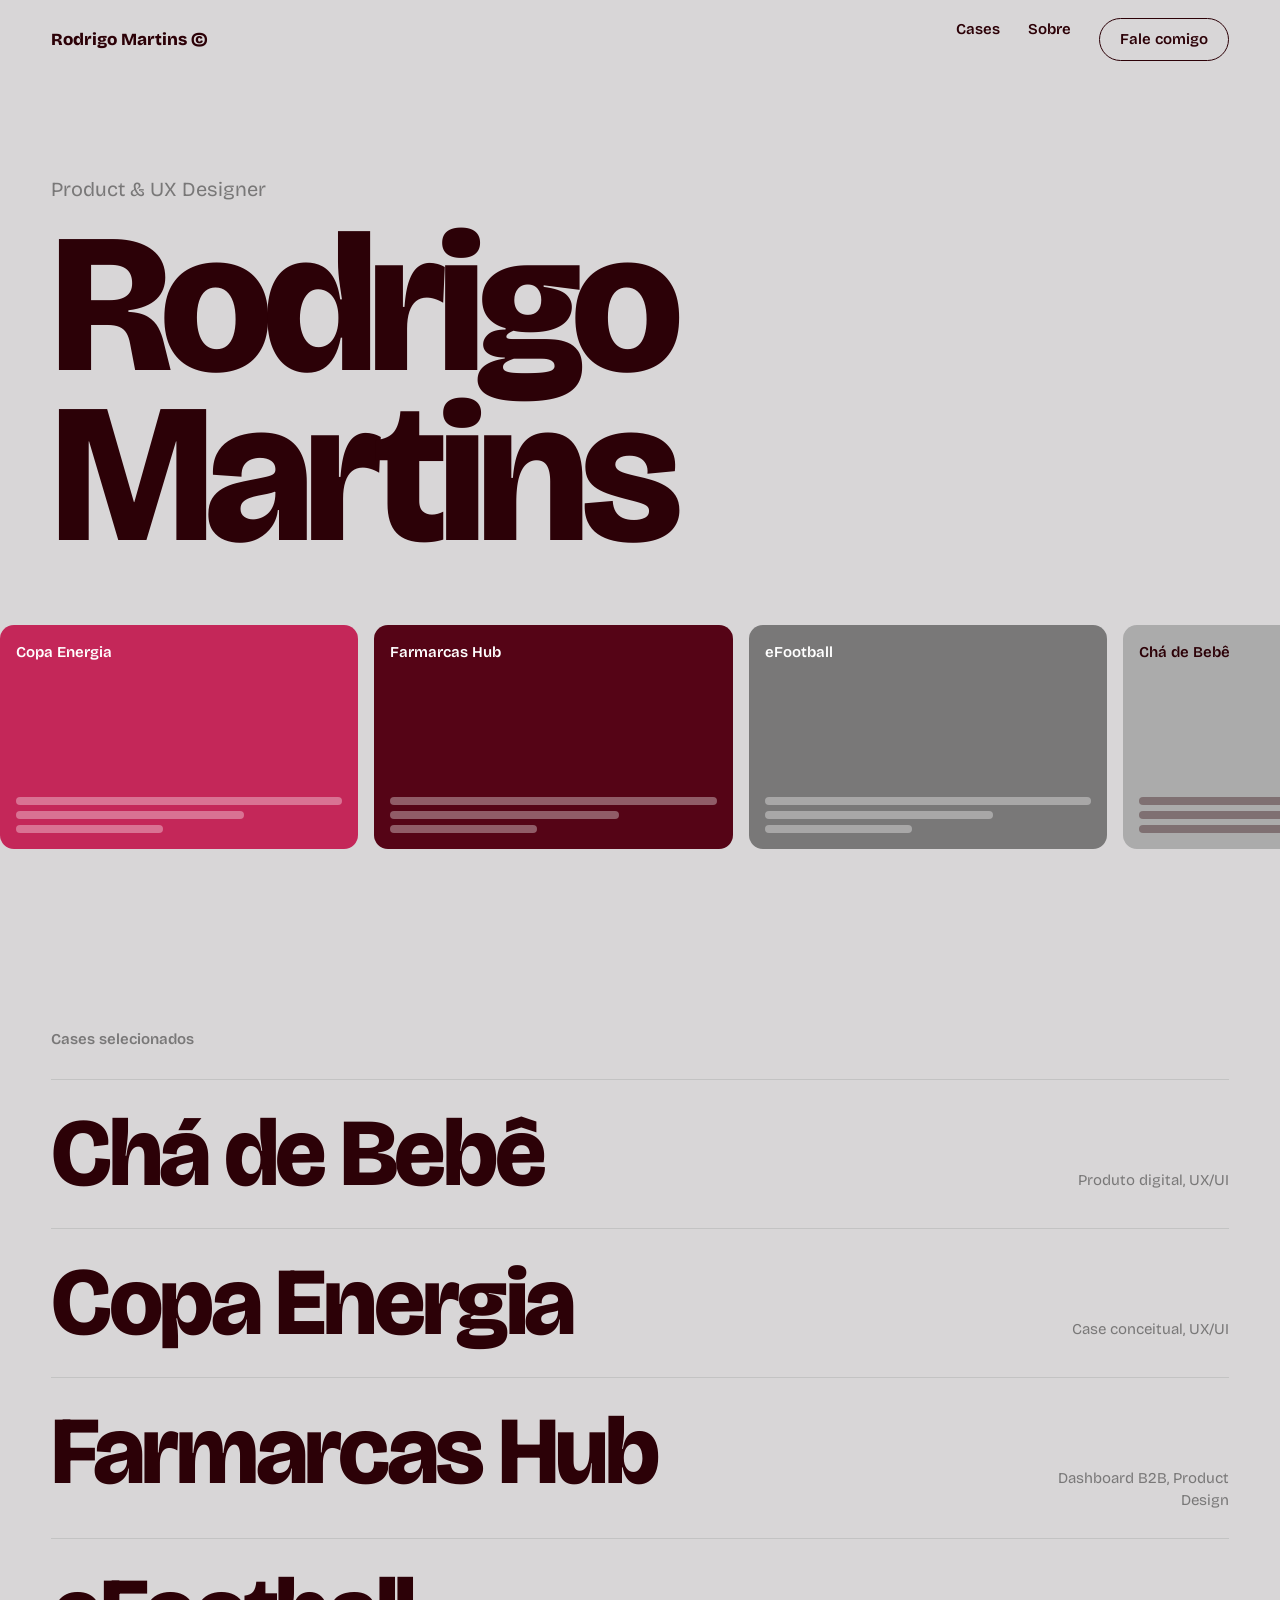
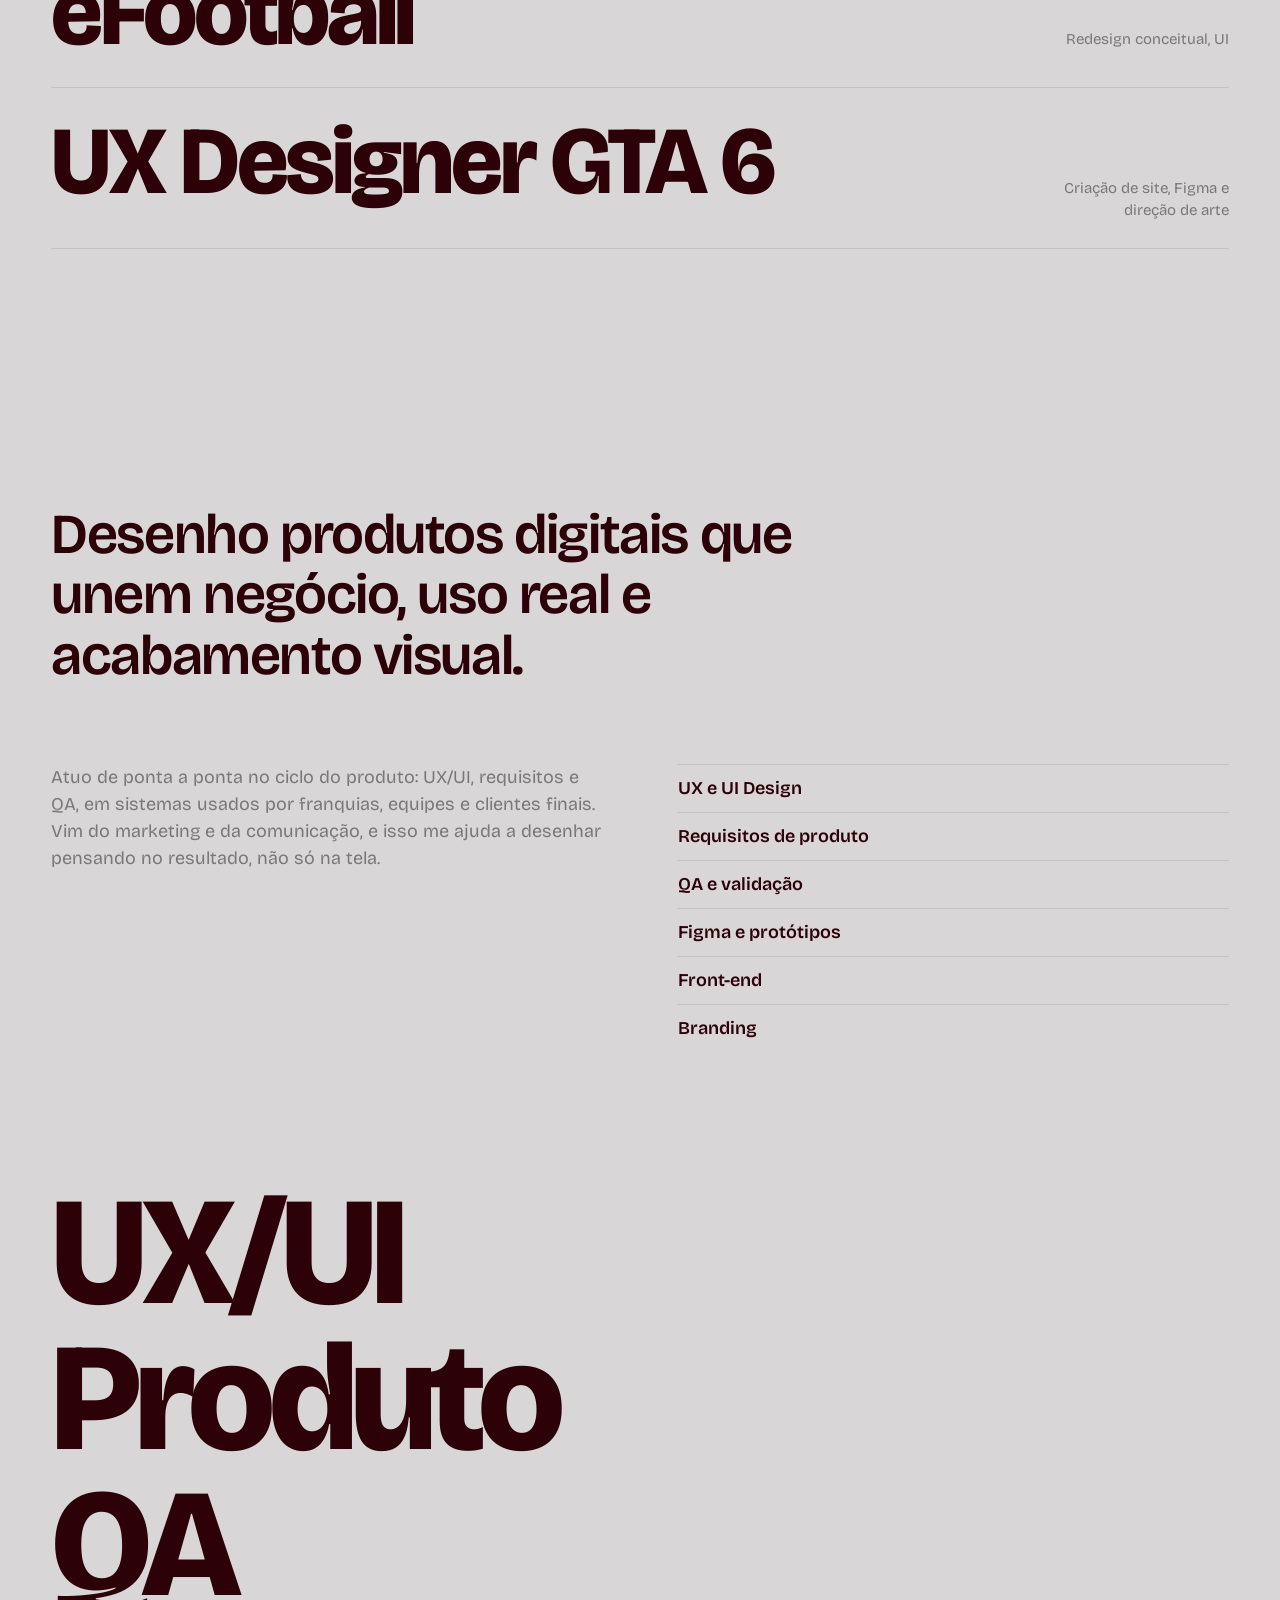
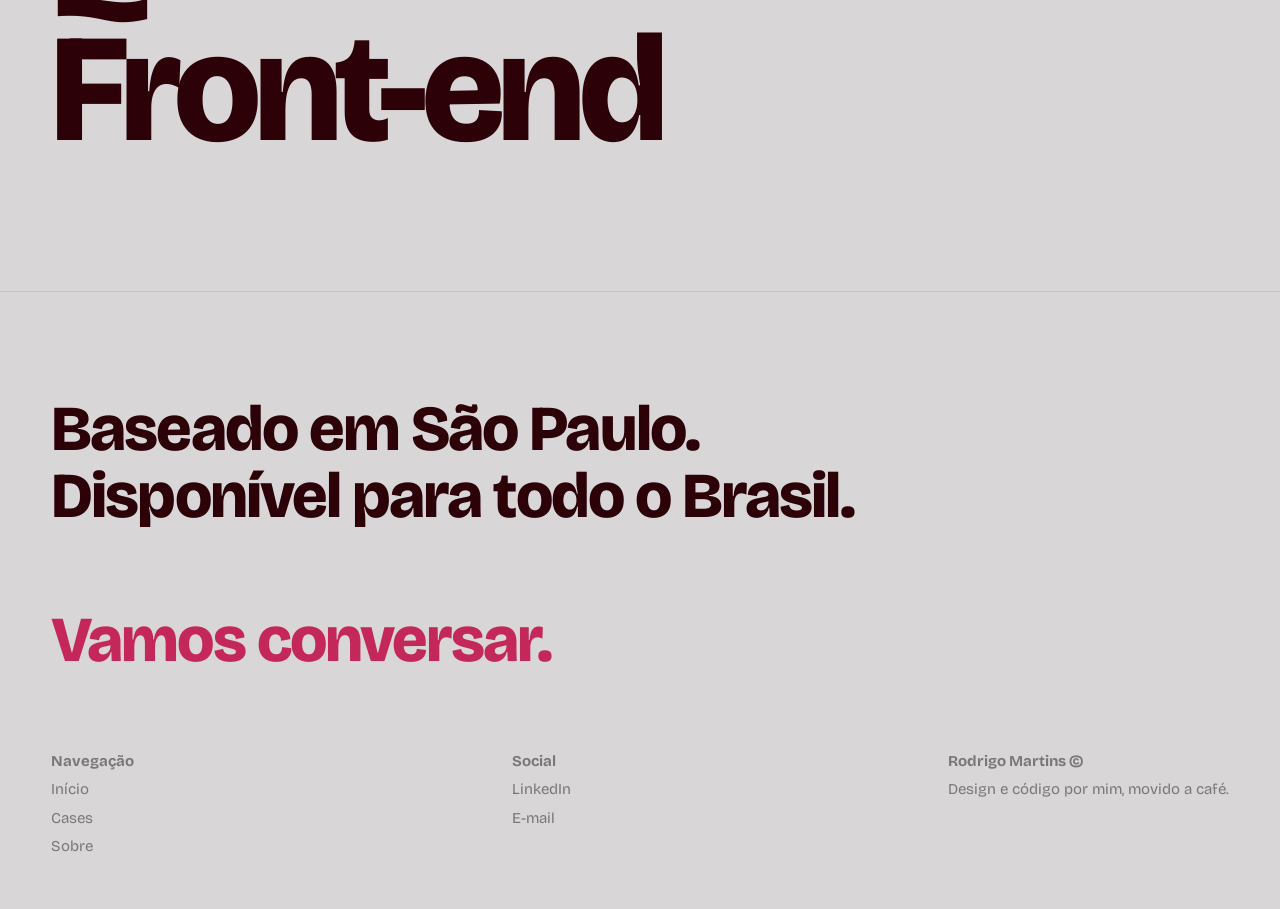
==== index.html @ b5426dc8 "Add files via upload" ====
<!DOCTYPE html>
<html lang="pt-BR" class="pl-loading">
<head>
<meta charset="utf-8">
<meta name="viewport" content="width=device-width, initial-scale=1, viewport-fit=cover">
<title>Rodrigo Martins — Product & UX Designer</title>
<link rel="preconnect" href="https://fonts.googleapis.com">
<link rel="preconnect" href="https://fonts.gstatic.com" crossorigin>
<link href="https://fonts.googleapis.com/css2?family=Bricolage+Grotesque:opsz,wght@12..96,400;12..96,600;12..96,800&display=swap" rel="stylesheet">
<style>
:root{--bg:#2C0107;--ink:#D8D6D7;--mute:#ABABAB;--line:#550416;--accent:#C42759;color-scheme:dark;
box-sizing:border-box;padding-top:env(safe-area-inset-top,0px);padding-bottom:env(safe-area-inset-bottom,0px)}
@media(prefers-color-scheme:light){:root:not([data-theme="dark"]){--bg:#D8D6D7;--ink:#2C0107;--mute:#797878;--line:#C3C3C3;--accent:#C42759;color-scheme:light}}
:root[data-theme="light"]{--bg:#D8D6D7;--ink:#2C0107;--mute:#797878;--line:#C3C3C3;--accent:#C42759;color-scheme:light}
html{scroll-behavior:smooth;scroll-padding-top:calc(env(safe-area-inset-top,0px) + 72px)}
*{box-sizing:border-box;margin:0}
body{background:var(--bg);color:var(--ink);font-family:"Bricolage Grotesque",system-ui,-apple-system,"Segoe UI",sans-serif;line-height:1.5;overflow-x:hidden}
a{color:inherit;text-decoration:none}
a:focus-visible,button:focus-visible{outline:2px solid var(--accent);outline-offset:4px}
body::before{content:"";position:fixed;inset:0 0 auto;height:env(safe-area-inset-top,0px);background:var(--bg);z-index:10}
header{position:fixed;top:0;left:0;right:0;z-index:11;display:flex;justify-content:space-between;align-items:center;padding:calc(env(safe-area-inset-top,0px) + 18px) 4vw 18px;background:var(--bg)}
header nav{display:flex;gap:28px;font-weight:600;font-size:15px}
.logo{font-weight:800;font-size:17px}
.btn{border:1.5px solid var(--ink);border-radius:999px;padding:9px 20px;font-weight:600;font-size:15px;transition:background .2s,color .2s}
.btn:hover{background:var(--ink);color:var(--bg)}
.hero{min-height:100svh;display:flex;flex-direction:column;justify-content:flex-end;padding:120px 4vw 4vw}
.role{font-size:clamp(15px,1.6vw,20px);color:var(--mute);margin-bottom:1.2vw}
h1{font-weight:800;font-size:clamp(56px,15.5vw,260px);line-height:.86;letter-spacing:-.045em}
.strip{overflow:hidden;margin:5vw -4vw 0}
.track{display:flex;gap:16px;width:max-content;animation:slide 38s linear infinite}
.panel{width:clamp(220px,28vw,420px);aspect-ratio:16/10;border-radius:14px;padding:16px;display:flex;flex-direction:column;justify-content:space-between;color:#fff;font-weight:600;font-size:15px}
.panel i{display:block;height:8px;border-radius:4px;background:rgba(255,255,255,.35);margin-top:6px}
.panel i:nth-child(2){width:70%}.panel i:nth-child(3){width:45%}
.p1{background:#C42759}.p2{background:#550416}.p3{background:#797878}.p4{background:#ABABAB;color:#2C0107}.p4 i{background:rgba(44,1,7,.35)}
.p5{background:#301c51;color:#fff}
@keyframes slide{to{transform:translateX(calc(-50% - 8px))}}
section{padding:10vw 4vw}
h2{font-weight:600;font-size:15px;color:var(--mute);margin-bottom:28px}
.row{display:flex;justify-content:space-between;align-items:baseline;gap:24px;padding:26px 0;border-top:1px solid var(--line);transition:padding-left .3s,color .3s}
.row:last-child{border-bottom:1px solid var(--line)}
.row b{font-weight:800;font-size:clamp(34px,7.5vw,120px);letter-spacing:-.035em;line-height:1}
.row span{color:var(--mute);font-size:15px;text-align:right;max-width:22ch}
.row:hover{padding-left:2vw;color:var(--accent)}
.statement{font-weight:600;font-size:clamp(26px,4.4vw,68px);line-height:1.08;letter-spacing:-.025em;max-width:22ch}
.about{display:grid;grid-template-columns:1fr 1fr;gap:6vw;margin-top:6vw}
.about p{max-width:52ch;color:var(--mute);font-size:18px}
.caps{list-style:none;padding:0}
.caps li{padding:10px 0;border-top:1px solid var(--line);font-weight:600;font-size:18px}
.big{padding-top:0}
.big p{font-weight:800;font-size:clamp(48px,12vw,200px);line-height:.95;letter-spacing:-.04em}
footer{padding:8vw 4vw 4vw;border-top:1px solid var(--line)}
footer h3{font-weight:800;font-size:clamp(28px,5vw,80px);letter-spacing:-.03em;line-height:1.05}
footer h3 a{color:var(--accent)}
.foot{display:flex;flex-wrap:wrap;justify-content:space-between;gap:24px;margin-top:6vw;color:var(--mute);font-size:15px}
.foot div{display:flex;flex-direction:column;gap:6px}
@media(max-width:720px){header nav a:not(.btn){display:none}.about{grid-template-columns:1fr}.row{flex-direction:column;gap:8px}.row span{text-align:left;max-width:none}}
@media(prefers-reduced-motion:reduce){.track{animation:none}html{scroll-behavior:auto}}
#pl{position:fixed;inset:0;z-index:9999;display:grid;place-items:center;background:var(--bg);opacity:1;visibility:visible;transition:opacity .22s ease}#pl.pl-done{opacity:0;visibility:hidden;pointer-events:none;transition:opacity .32s ease,visibility 0s .32s}#pl svg{width:clamp(84px,14vw,150px);height:auto;display:block}html.pl-loading{overflow:hidden}.pl-ln{fill:none;stroke:#BF1C23;stroke-linejoin:round;stroke-linecap:butt;stroke-dasharray:1 1;stroke-dashoffset:1}.pl-w{stroke-width:6}.pl-b{stroke-width:12}.pl-glow{opacity:.4}.pl-on .pl-ln{animation-duration:1.5s;animation-timing-function:linear;animation-fill-mode:both}.pl-on .pl-k0{animation-name:pl-k0}.pl-on .pl-k1{animation-name:pl-k1}.pl-on .pl-glow{animation:pl-g 1.5s linear both}@keyframes pl-k0{0%{stroke-dasharray:1 1;stroke-dashoffset:1}54.538%{stroke-dasharray:1 1;stroke-dashoffset:0}54.548%,100%{stroke-dasharray:none;stroke-dashoffset:0}}@keyframes pl-k1{0%,54.538%{stroke-dasharray:1 1;stroke-dashoffset:1}60%{stroke-dasharray:1 1;stroke-dashoffset:0}60.01%,100%{stroke-dasharray:none;stroke-dashoffset:0}}@keyframes pl-g{0%,60%{opacity:.4}70%{opacity:.9}100%{opacity:.5}}@media (prefers-reduced-motion:reduce){.pl-on .pl-ln{animation:none!important}.pl-ln{stroke-dasharray:none!important;stroke-dashoffset:0!important}.pl-on .pl-glow{animation:none!important}}
</style>
<noscript><style>#pl{display:none}html.pl-loading{overflow:auto}</style></noscript>
</head>
<body>
<div id="pl" role="status" aria-label="Carregando"><svg xmlns="http://www.w3.org/2000/svg" viewBox="658.6 187.1 602.8 705.8" aria-hidden="true"><defs><filter id="pl-blur" x="-20%" y="-20%" width="140%" height="140%"><feGaussianBlur stdDeviation="9"/></filter></defs><g class="pl-glow" filter="url(#pl-blur)"><path class="pl-ln pl-b pl-k0" pathLength="1" d="M921.988 237.264C934.289 235.858 946.797 235.136 959.473 235.136C972.15 235.136 984.658 235.858 996.958 237.264C1001.569 237.791 1006.151 238.414 1010.702 239.131C1030.444 242.242 1049.599 247.122 1067.999 253.604L1067.999 397.579C1075.309 393.144 1076.54 392.55 1077.546 392.065C1078.519 391.596 1079.281 391.229 1085.117 387.593L1139.573 353.665L1142.153 352.058L1142.153 288.251C1168.962 305.679 1192.988 327.028 1213.418 351.486L1213.418 715.704C1187.124 755.856 1173.07 765.56 1142.153 770.038L1142.153 436.419L1067.659 482.83L1067.472 482.947L1026.788 508.295L1025.438 509.136L1067.999 532.895L1067.999 822.135C1045.634 831.874 1021.816 838.897 996.958 842.789L996.958 526.879L960 549.905L922.515 526.551L921.988 526.223L921.988 844.864C904.533 843.123 887.529 839.846 871.115 835.171L852.001 823.263L852.001 482.618L777.847 436.419L777.847 770.038C746.93 765.56 732.876 755.856 706.582 715.704L706.582 351.486C727.012 327.028 751.038 305.679 777.847 288.251L777.847 352.058L780.427 353.665L834.883 387.593C840.719 391.229 841.481 391.596 842.454 392.065C843.46 392.55 844.691 393.144 852.001 397.579L852.001 253.235C870.866 246.662 890.52 241.771 910.781 238.742C914.497 238.186 918.233 237.693 921.988 237.264Z"/><path class="pl-ln pl-b pl-k1" pathLength="1" d="M996.958 441.697L996.958 306.477C992.914 304.553 988.698 302.931 984.34 301.639C976.451 299.3 968.098 298.044 959.45 298.044C951.884 298.044 944.542 299.006 937.54 300.813C932.136 302.207 926.934 304.106 921.988 306.455L921.988 441.04L923.833 442.19L952.923 461.135L960 465.544L967.077 461.135L996.167 442.19L996.958 441.697Z"/></g><g><path class="pl-ln pl-w pl-k0" pathLength="1" d="M921.988 237.264C934.289 235.858 946.797 235.136 959.473 235.136C972.15 235.136 984.658 235.858 996.958 237.264C1001.569 237.791 1006.151 238.414 1010.702 239.131C1030.444 242.242 1049.599 247.122 1067.999 253.604L1067.999 397.579C1075.309 393.144 1076.54 392.55 1077.546 392.065C1078.519 391.596 1079.281 391.229 1085.117 387.593L1139.573 353.665L1142.153 352.058L1142.153 288.251C1168.962 305.679 1192.988 327.028 1213.418 351.486L1213.418 715.704C1187.124 755.856 1173.07 765.56 1142.153 770.038L1142.153 436.419L1067.659 482.83L1067.472 482.947L1026.788 508.295L1025.438 509.136L1067.999 532.895L1067.999 822.135C1045.634 831.874 1021.816 838.897 996.958 842.789L996.958 526.879L960 549.905L922.515 526.551L921.988 526.223L921.988 844.864C904.533 843.123 887.529 839.846 871.115 835.171L852.001 823.263L852.001 482.618L777.847 436.419L777.847 770.038C746.93 765.56 732.876 755.856 706.582 715.704L706.582 351.486C727.012 327.028 751.038 305.679 777.847 288.251L777.847 352.058L780.427 353.665L834.883 387.593C840.719 391.229 841.481 391.596 842.454 392.065C843.46 392.55 844.691 393.144 852.001 397.579L852.001 253.235C870.866 246.662 890.52 241.771 910.781 238.742C914.497 238.186 918.233 237.693 921.988 237.264Z"/><path class="pl-ln pl-w pl-k1" pathLength="1" d="M996.958 441.697L996.958 306.477C992.914 304.553 988.698 302.931 984.34 301.639C976.451 299.3 968.098 298.044 959.45 298.044C951.884 298.044 944.542 299.006 937.54 300.813C932.136 302.207 926.934 304.106 921.988 306.455L921.988 441.04L923.833 442.19L952.923 461.135L960 465.544L967.077 461.135L996.167 442.19L996.958 441.697Z"/></g></svg></div>
<header>
  <a class="logo" href="#topo">Rodrigo Martins ©</a>
  <nav><a href="#work">Cases</a><a href="#about">Sobre</a><a class="btn" href="#contato">Fale comigo</a></nav>
</header>

<main id="topo">
  <div class="hero">
    <p class="role">Product & UX Designer</p>
    <h1>Rodrigo<br>Martins</h1>
    <div class="strip" aria-hidden="true">
      <div class="track">
        <div class="panel p1">Copa Energia<div><i></i><i></i><i></i></div></div>
        <div class="panel p2">Farmarcas Hub<div><i></i><i></i><i></i></div></div>
        <div class="panel p3">eFootball<div><i></i><i></i><i></i></div></div>
        <div class="panel p4">Chá de Bebê<div><i></i><i></i><i></i></div></div>
        <div class="panel p5">UX Designer GTA 6<div><i></i><i></i><i></i></div></div>
        <div class="panel p1">Copa Energia<div><i></i><i></i><i></i></div></div>
        <div class="panel p2">Farmarcas Hub<div><i></i><i></i><i></i></div></div>
        <div class="panel p3">eFootball<div><i></i><i></i><i></i></div></div>
        <div class="panel p4">Chá de Bebê<div><i></i><i></i><i></i></div></div>
        <div class="panel p5">UX Designer GTA 6<div><i></i><i></i><i></i></div></div>
      </div>
    </div>
  </div>

  <section id="work">
    <h2>Cases selecionados</h2>
    <a class="row" href="#"><b>Chá de Bebê</b><span>Produto digital, UX/UI</span></a>
    <a class="row" href="#"><b>Copa Energia</b><span>Case conceitual, UX/UI</span></a>
    <a class="row" href="#"><b>Farmarcas Hub</b><span>Dashboard B2B, Product Design</span></a>
    <a class="row" href="#"><b>eFootball</b><span>Redesign conceitual, UI</span></a>
    <a class="row" href="rmartinns.html"><b>UX Designer GTA 6</b><span>Criação de site, Figma e direção de arte</span></a>
  </section>

  <section id="about">
    <p class="statement">Desenho produtos digitais que unem negócio, uso real e acabamento visual.</p>
    <div class="about">
      <p>Atuo de ponta a ponta no ciclo do produto: UX/UI, requisitos e QA, em sistemas usados por franquias, equipes e clientes finais. Vim do marketing e da comunicação, e isso me ajuda a desenhar pensando no resultado, não só na tela.</p>
      <ul class="caps">
        <li>UX e UI Design</li>
        <li>Requisitos de produto</li>
        <li>QA e validação</li>
        <li>Figma e protótipos</li>
        <li>Front-end</li>
        <li>Branding</li>
      </ul>
    </div>
  </section>

  <section class="big" aria-label="Áreas de atuação">
    <p>UX/UI<br>Produto<br>QA<br>Front-end</p>
  </section>
</main>

<footer id="contato">
  <h3>Baseado em São Paulo.<br>Disponível para todo o Brasil.</h3>
  <h3 style="margin-top:1.2em"><a href="mailto:seuemail@exemplo.com">Vamos conversar.</a></h3>
  <div class="foot">
    <div><b>Navegação</b><a href="#topo">Início</a><a href="#work">Cases</a><a href="#about">Sobre</a></div>
    <div><b>Social</b><a href="https://www.linkedin.com/">LinkedIn</a><a href="mailto:seuemail@exemplo.com">E-mail</a></div>
    <div><b>Rodrigo Martins ©</b><span>Design e código por mim, movido a café.</span></div>
  </div>
</footer>
<script>(function(){
var pl=document.getElementById('pl'),root=document.documentElement,red=matchMedia('(prefers-reduced-motion: reduce)').matches,t0=performance.now(),busy=true;
function run(){pl.classList.remove('pl-on');void pl.offsetWidth;pl.classList.add('pl-on')}
function show(){pl.classList.remove('pl-done');pl.removeAttribute('aria-hidden');root.classList.add('pl-loading');run()}
function hide(){pl.classList.add('pl-done');pl.setAttribute('aria-hidden','true');root.classList.remove('pl-loading');busy=false}
run();
function ready(){setTimeout(hide,Math.max(0,(red?500:1400)-(performance.now()-t0)))}
if(document.readyState==='complete')ready();else addEventListener('load',ready);
setTimeout(function(){if(busy)hide()},6000);
document.addEventListener('click',function(e){
 var a=e.target.closest&&e.target.closest('a[href^="#"]');
 if(!a||busy||e.defaultPrevented||e.metaKey||e.ctrlKey||e.shiftKey)return;
 var h=a.getAttribute('href');if(h.length<2)return;
 var tg=document.querySelector(h);if(!tg)return;
 e.preventDefault();busy=true;show();
 setTimeout(function(){root.style.scrollBehavior='auto';tg.scrollIntoView();root.style.scrollBehavior='';history.replaceState(null,'',h)},320);
 setTimeout(hide,red?450:950);
});
})();</script>
</body>
</html>
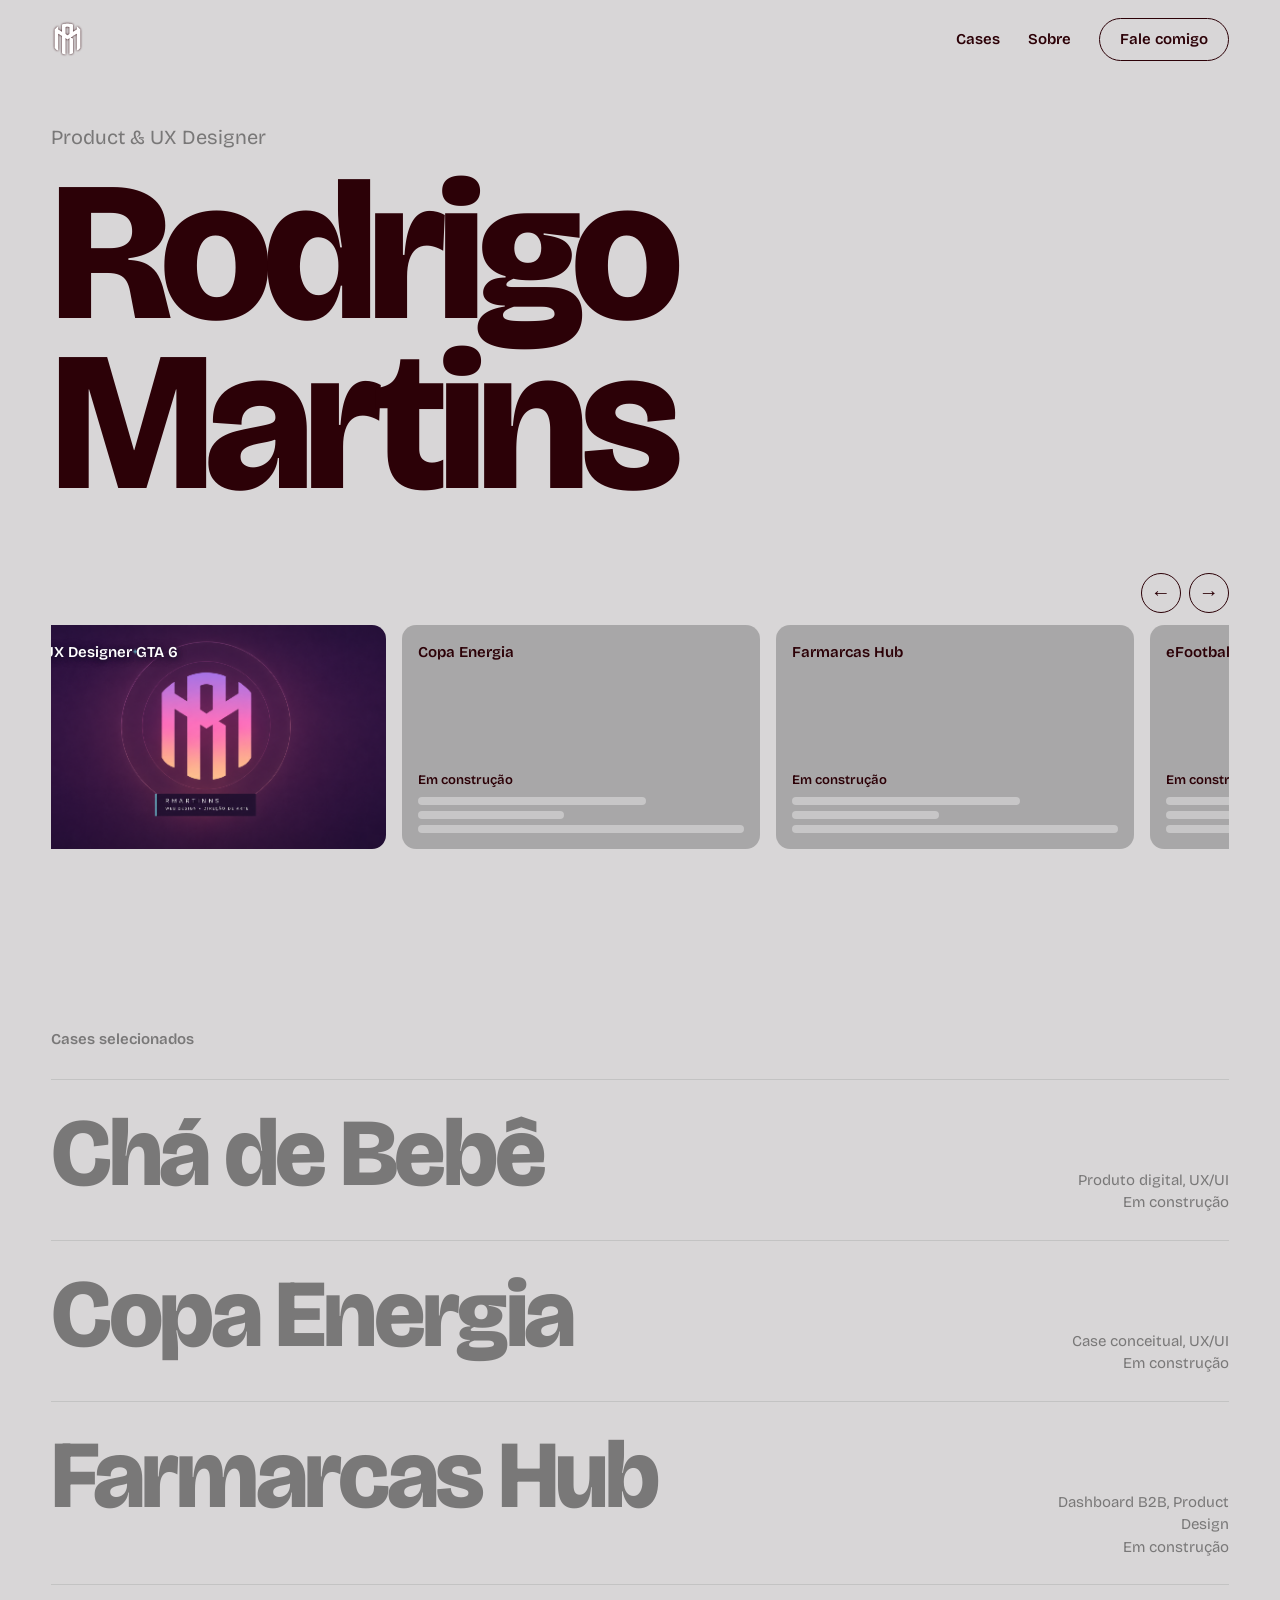
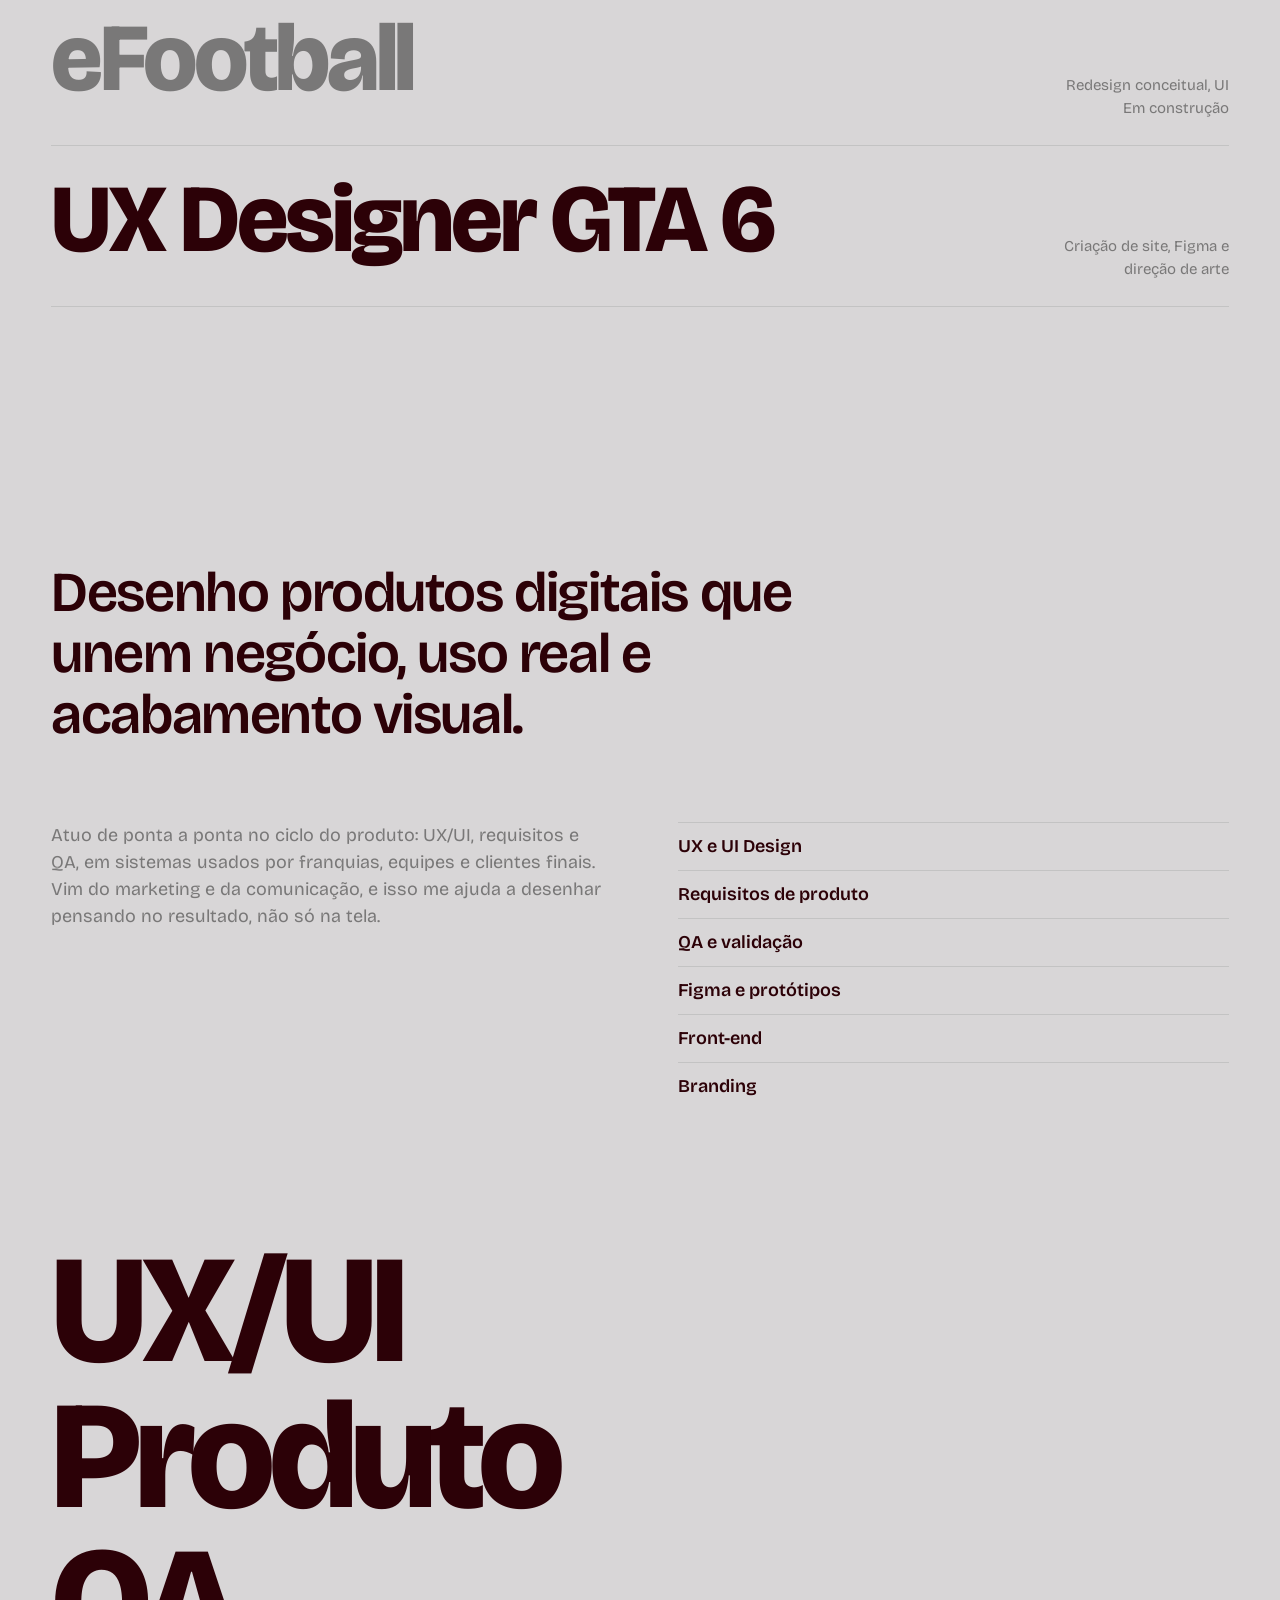
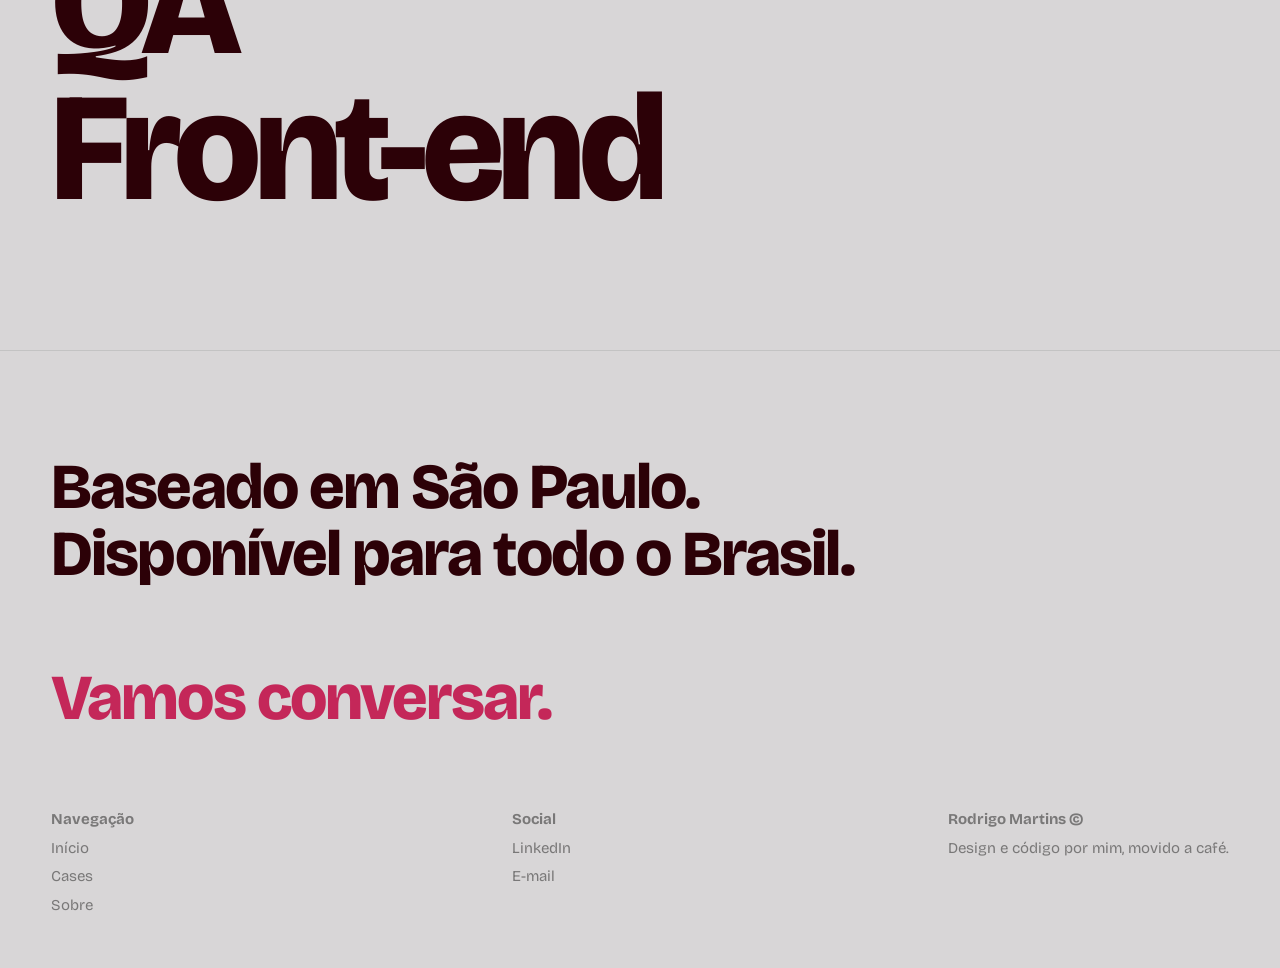
==== commit aef80fd7: "Atualiza portfólio e experiência do case GTA 6" ====
--- a/index.html
+++ b/index.html
@@ -8,7 +8,7 @@
 <link rel="preconnect" href="https://fonts.gstatic.com" crossorigin>
 <link href="https://fonts.googleapis.com/css2?family=Bricolage+Grotesque:opsz,wght@12..96,400;12..96,600;12..96,800&display=swap" rel="stylesheet">
 <style>
-:root{--bg:#2C0107;--ink:#D8D6D7;--mute:#ABABAB;--line:#550416;--accent:#C42759;color-scheme:dark;
+:root{--content-gutter:4vw;--bg:#2C0107;--ink:#D8D6D7;--mute:#ABABAB;--line:#550416;--accent:#C42759;color-scheme:dark;
 box-sizing:border-box;padding-top:env(safe-area-inset-top,0px);padding-bottom:env(safe-area-inset-bottom,0px)}
 @media(prefers-color-scheme:light){:root:not([data-theme="dark"]){--bg:#D8D6D7;--ink:#2C0107;--mute:#797878;--line:#C3C3C3;--accent:#C42759;color-scheme:light}}
 :root[data-theme="light"]{--bg:#D8D6D7;--ink:#2C0107;--mute:#797878;--line:#C3C3C3;--accent:#C42759;color-scheme:light}
@@ -18,29 +18,34 @@
 a{color:inherit;text-decoration:none}
 a:focus-visible,button:focus-visible{outline:2px solid var(--accent);outline-offset:4px}
 body::before{content:"";position:fixed;inset:0 0 auto;height:env(safe-area-inset-top,0px);background:var(--bg);z-index:10}
-header{position:fixed;top:0;left:0;right:0;z-index:11;display:flex;justify-content:space-between;align-items:center;padding:calc(env(safe-area-inset-top,0px) + 18px) 4vw 18px;background:var(--bg)}
-header nav{display:flex;gap:28px;font-weight:600;font-size:15px}
-.logo{font-weight:800;font-size:17px}
+header{position:fixed;top:0;left:0;right:0;z-index:11;display:flex;justify-content:space-between;align-items:center;padding:calc(env(safe-area-inset-top,0px) + 18px) var(--content-gutter) 18px;background:var(--bg)}
+header nav{display:flex;align-items:center;gap:28px;font-weight:600;font-size:15px}
+.logo{display:inline-flex;align-items:center}.logo img{display:block;width:32px;height:32px;object-fit:contain;filter:drop-shadow(0 0 1px #2c0107)}
 .btn{border:1.5px solid var(--ink);border-radius:999px;padding:9px 20px;font-weight:600;font-size:15px;transition:background .2s,color .2s}
 .btn:hover{background:var(--ink);color:var(--bg)}
-.hero{min-height:100svh;display:flex;flex-direction:column;justify-content:flex-end;padding:120px 4vw 4vw}
+.hero{min-height:100svh;display:flex;flex-direction:column;justify-content:flex-end;padding:120px var(--content-gutter) 4vw}
 .role{font-size:clamp(15px,1.6vw,20px);color:var(--mute);margin-bottom:1.2vw}
 h1{font-weight:800;font-size:clamp(56px,15.5vw,260px);line-height:.86;letter-spacing:-.045em}
-.strip{overflow:hidden;margin:5vw -4vw 0}
-.track{display:flex;gap:16px;width:max-content;animation:slide 38s linear infinite}
+.strip{margin-top:5vw}
+.strip-controls{display:flex;justify-content:flex-end;gap:8px;margin-bottom:12px}
+.strip-controls button{border:1px solid var(--ink);border-radius:50%;width:40px;height:40px;background:var(--bg);color:var(--ink);font-size:20px;cursor:pointer}
+.strip-viewport{overflow-x:auto;scrollbar-width:none;cursor:grab;touch-action:pan-y;user-select:none}
+.strip-viewport.is-dragging,.strip-viewport.is-dragging a{cursor:grabbing;user-select:none}
+.track{display:flex;gap:16px;width:max-content}
 .panel{width:clamp(220px,28vw,420px);aspect-ratio:16/10;border-radius:14px;padding:16px;display:flex;flex-direction:column;justify-content:space-between;color:#fff;font-weight:600;font-size:15px}
 .panel i{display:block;height:8px;border-radius:4px;background:rgba(255,255,255,.35);margin-top:6px}
 .panel i:nth-child(2){width:70%}.panel i:nth-child(3){width:45%}
-.p1{background:#C42759}.p2{background:#550416}.p3{background:#797878}.p4{background:#ABABAB;color:#2C0107}.p4 i{background:rgba(44,1,7,.35)}
-.p5{background:#301c51;color:#fff}
-@keyframes slide{to{transform:translateX(calc(-50% - 8px))}}
-section{padding:10vw 4vw}
+.panel-pending{background:rgba(122,122,122,.5);color:var(--ink)}
+.pending-label{display:block;font-size:13px;font-weight:600}
+.p5{background:#301c51 url("capa-rmartinns.png") center/cover no-repeat;color:#fff;justify-content:flex-start;text-shadow:0 1px 5px #160d29,0 1px 8px #160d29}
+section{padding:10vw var(--content-gutter)}
 h2{font-weight:600;font-size:15px;color:var(--mute);margin-bottom:28px}
 .row{display:flex;justify-content:space-between;align-items:baseline;gap:24px;padding:26px 0;border-top:1px solid var(--line);transition:padding-left .3s,color .3s}
 .row:last-child{border-bottom:1px solid var(--line)}
 .row b{font-weight:800;font-size:clamp(34px,7.5vw,120px);letter-spacing:-.035em;line-height:1}
 .row span{color:var(--mute);font-size:15px;text-align:right;max-width:22ch}
-.row:hover{padding-left:2vw;color:var(--accent)}
+.row-pending b{color:var(--mute)}
+a.row:hover{padding-left:2vw;color:var(--accent)}
 .statement{font-weight:600;font-size:clamp(26px,4.4vw,68px);line-height:1.08;letter-spacing:-.025em;max-width:22ch}
 .about{display:grid;grid-template-columns:1fr 1fr;gap:6vw;margin-top:6vw}
 .about p{max-width:52ch;color:var(--mute);font-size:18px}
@@ -48,13 +53,13 @@
 .caps li{padding:10px 0;border-top:1px solid var(--line);font-weight:600;font-size:18px}
 .big{padding-top:0}
 .big p{font-weight:800;font-size:clamp(48px,12vw,200px);line-height:.95;letter-spacing:-.04em}
-footer{padding:8vw 4vw 4vw;border-top:1px solid var(--line)}
+footer{padding:8vw var(--content-gutter) 4vw;border-top:1px solid var(--line)}
 footer h3{font-weight:800;font-size:clamp(28px,5vw,80px);letter-spacing:-.03em;line-height:1.05}
 footer h3 a{color:var(--accent)}
 .foot{display:flex;flex-wrap:wrap;justify-content:space-between;gap:24px;margin-top:6vw;color:var(--mute);font-size:15px}
 .foot div{display:flex;flex-direction:column;gap:6px}
 @media(max-width:720px){header nav a:not(.btn){display:none}.about{grid-template-columns:1fr}.row{flex-direction:column;gap:8px}.row span{text-align:left;max-width:none}}
-@media(prefers-reduced-motion:reduce){.track{animation:none}html{scroll-behavior:auto}}
+@media(prefers-reduced-motion:reduce){html{scroll-behavior:auto}}
 #pl{position:fixed;inset:0;z-index:9999;display:grid;place-items:center;background:var(--bg);opacity:1;visibility:visible;transition:opacity .22s ease}#pl.pl-done{opacity:0;visibility:hidden;pointer-events:none;transition:opacity .32s ease,visibility 0s .32s}#pl svg{width:clamp(84px,14vw,150px);height:auto;display:block}html.pl-loading{overflow:hidden}.pl-ln{fill:none;stroke:#BF1C23;stroke-linejoin:round;stroke-linecap:butt;stroke-dasharray:1 1;stroke-dashoffset:1}.pl-w{stroke-width:6}.pl-b{stroke-width:12}.pl-glow{opacity:.4}.pl-on .pl-ln{animation-duration:1.5s;animation-timing-function:linear;animation-fill-mode:both}.pl-on .pl-k0{animation-name:pl-k0}.pl-on .pl-k1{animation-name:pl-k1}.pl-on .pl-glow{animation:pl-g 1.5s linear both}@keyframes pl-k0{0%{stroke-dasharray:1 1;stroke-dashoffset:1}54.538%{stroke-dasharray:1 1;stroke-dashoffset:0}54.548%,100%{stroke-dasharray:none;stroke-dashoffset:0}}@keyframes pl-k1{0%,54.538%{stroke-dasharray:1 1;stroke-dashoffset:1}60%{stroke-dasharray:1 1;stroke-dashoffset:0}60.01%,100%{stroke-dasharray:none;stroke-dashoffset:0}}@keyframes pl-g{0%,60%{opacity:.4}70%{opacity:.9}100%{opacity:.5}}@media (prefers-reduced-motion:reduce){.pl-on .pl-ln{animation:none!important}.pl-ln{stroke-dasharray:none!important;stroke-dashoffset:0!important}.pl-on .pl-glow{animation:none!important}}
 </style>
 <noscript><style>#pl{display:none}html.pl-loading{overflow:auto}</style></noscript>
@@ -62,7 +67,7 @@
 <body>
 <div id="pl" role="status" aria-label="Carregando"><svg xmlns="http://www.w3.org/2000/svg" viewBox="658.6 187.1 602.8 705.8" aria-hidden="true"><defs><filter id="pl-blur" x="-20%" y="-20%" width="140%" height="140%"><feGaussianBlur stdDeviation="9"/></filter></defs><g class="pl-glow" filter="url(#pl-blur)"><path class="pl-ln pl-b pl-k0" pathLength="1" d="M921.988 237.264C934.289 235.858 946.797 235.136 959.473 235.136C972.15 235.136 984.658 235.858 996.958 237.264C1001.569 237.791 1006.151 238.414 1010.702 239.131C1030.444 242.242 1049.599 247.122 1067.999 253.604L1067.999 397.579C1075.309 393.144 1076.54 392.55 1077.546 392.065C1078.519 391.596 1079.281 391.229 1085.117 387.593L1139.573 353.665L1142.153 352.058L1142.153 288.251C1168.962 305.679 1192.988 327.028 1213.418 351.486L1213.418 715.704C1187.124 755.856 1173.07 765.56 1142.153 770.038L1142.153 436.419L1067.659 482.83L1067.472 482.947L1026.788 508.295L1025.438 509.136L1067.999 532.895L1067.999 822.135C1045.634 831.874 1021.816 838.897 996.958 842.789L996.958 526.879L960 549.905L922.515 526.551L921.988 526.223L921.988 844.864C904.533 843.123 887.529 839.846 871.115 835.171L852.001 823.263L852.001 482.618L777.847 436.419L777.847 770.038C746.93 765.56 732.876 755.856 706.582 715.704L706.582 351.486C727.012 327.028 751.038 305.679 777.847 288.251L777.847 352.058L780.427 353.665L834.883 387.593C840.719 391.229 841.481 391.596 842.454 392.065C843.46 392.55 844.691 393.144 852.001 397.579L852.001 253.235C870.866 246.662 890.52 241.771 910.781 238.742C914.497 238.186 918.233 237.693 921.988 237.264Z"/><path class="pl-ln pl-b pl-k1" pathLength="1" d="M996.958 441.697L996.958 306.477C992.914 304.553 988.698 302.931 984.34 301.639C976.451 299.3 968.098 298.044 959.45 298.044C951.884 298.044 944.542 299.006 937.54 300.813C932.136 302.207 926.934 304.106 921.988 306.455L921.988 441.04L923.833 442.19L952.923 461.135L960 465.544L967.077 461.135L996.167 442.19L996.958 441.697Z"/></g><g><path class="pl-ln pl-w pl-k0" pathLength="1" d="M921.988 237.264C934.289 235.858 946.797 235.136 959.473 235.136C972.15 235.136 984.658 235.858 996.958 237.264C1001.569 237.791 1006.151 238.414 1010.702 239.131C1030.444 242.242 1049.599 247.122 1067.999 253.604L1067.999 397.579C1075.309 393.144 1076.54 392.55 1077.546 392.065C1078.519 391.596 1079.281 391.229 1085.117 387.593L1139.573 353.665L1142.153 352.058L1142.153 288.251C1168.962 305.679 1192.988 327.028 1213.418 351.486L1213.418 715.704C1187.124 755.856 1173.07 765.56 1142.153 770.038L1142.153 436.419L1067.659 482.83L1067.472 482.947L1026.788 508.295L1025.438 509.136L1067.999 532.895L1067.999 822.135C1045.634 831.874 1021.816 838.897 996.958 842.789L996.958 526.879L960 549.905L922.515 526.551L921.988 526.223L921.988 844.864C904.533 843.123 887.529 839.846 871.115 835.171L852.001 823.263L852.001 482.618L777.847 436.419L777.847 770.038C746.93 765.56 732.876 755.856 706.582 715.704L706.582 351.486C727.012 327.028 751.038 305.679 777.847 288.251L777.847 352.058L780.427 353.665L834.883 387.593C840.719 391.229 841.481 391.596 842.454 392.065C843.46 392.55 844.691 393.144 852.001 397.579L852.001 253.235C870.866 246.662 890.52 241.771 910.781 238.742C914.497 238.186 918.233 237.693 921.988 237.264Z"/><path class="pl-ln pl-w pl-k1" pathLength="1" d="M996.958 441.697L996.958 306.477C992.914 304.553 988.698 302.931 984.34 301.639C976.451 299.3 968.098 298.044 959.45 298.044C951.884 298.044 944.542 299.006 937.54 300.813C932.136 302.207 926.934 304.106 921.988 306.455L921.988 441.04L923.833 442.19L952.923 461.135L960 465.544L967.077 461.135L996.167 442.19L996.958 441.697Z"/></g></svg></div>
 <header>
-  <a class="logo" href="#topo">Rodrigo Martins ©</a>
+  <a class="logo" href="#topo"><img src="logo-rodrigo-branco.svg" alt="Rodrigo Martins — Início" width="32" height="32"></a>
   <nav><a href="#work">Cases</a><a href="#about">Sobre</a><a class="btn" href="#contato">Fale comigo</a></nav>
 </header>
 
@@ -70,29 +75,30 @@
   <div class="hero">
     <p class="role">Product & UX Designer</p>
     <h1>Rodrigo<br>Martins</h1>
-    <div class="strip" aria-hidden="true">
-      <div class="track">
-        <div class="panel p1">Copa Energia<div><i></i><i></i><i></i></div></div>
-        <div class="panel p2">Farmarcas Hub<div><i></i><i></i><i></i></div></div>
-        <div class="panel p3">eFootball<div><i></i><i></i><i></i></div></div>
-        <div class="panel p4">Chá de Bebê<div><i></i><i></i><i></i></div></div>
-        <div class="panel p5">UX Designer GTA 6<div><i></i><i></i><i></i></div></div>
-        <div class="panel p1">Copa Energia<div><i></i><i></i><i></i></div></div>
-        <div class="panel p2">Farmarcas Hub<div><i></i><i></i><i></i></div></div>
-        <div class="panel p3">eFootball<div><i></i><i></i><i></i></div></div>
-        <div class="panel p4">Chá de Bebê<div><i></i><i></i><i></i></div></div>
-        <div class="panel p5">UX Designer GTA 6<div><i></i><i></i><i></i></div></div>
+    <div class="strip" role="region" aria-label="Vitrine de cases">
+      <div class="strip-controls">
+        <button type="button" data-direction="-1" aria-label="Cases anteriores">←</button>
+        <button type="button" data-direction="1" aria-label="Próximos cases">→</button>
+      </div>
+      <div class="strip-viewport">
+        <div class="track">
+          <a class="panel p5" href="ux-designer-gta-6/index.html">UX Designer GTA 6</a>
+          <div class="panel panel-pending">Copa Energia<div><span class="pending-label">Em construção</span><i></i><i></i><i></i></div></div>
+          <div class="panel panel-pending">Farmarcas Hub<div><span class="pending-label">Em construção</span><i></i><i></i><i></i></div></div>
+          <div class="panel panel-pending">eFootball<div><span class="pending-label">Em construção</span><i></i><i></i><i></i></div></div>
+          <div class="panel panel-pending">Chá de Bebê<div><span class="pending-label">Em construção</span><i></i><i></i><i></i></div></div>
+        </div>
       </div>
     </div>
   </div>
 
   <section id="work">
     <h2>Cases selecionados</h2>
-    <a class="row" href="#"><b>Chá de Bebê</b><span>Produto digital, UX/UI</span></a>
-    <a class="row" href="#"><b>Copa Energia</b><span>Case conceitual, UX/UI</span></a>
-    <a class="row" href="#"><b>Farmarcas Hub</b><span>Dashboard B2B, Product Design</span></a>
-    <a class="row" href="#"><b>eFootball</b><span>Redesign conceitual, UI</span></a>
-    <a class="row" href="rmartinns.html"><b>UX Designer GTA 6</b><span>Criação de site, Figma e direção de arte</span></a>
+    <div class="row row-pending"><b>Chá de Bebê</b><span>Produto digital, UX/UI<br>Em construção</span></div>
+    <div class="row row-pending"><b>Copa Energia</b><span>Case conceitual, UX/UI<br>Em construção</span></div>
+    <div class="row row-pending"><b>Farmarcas Hub</b><span>Dashboard B2B, Product Design<br>Em construção</span></div>
+    <div class="row row-pending"><b>eFootball</b><span>Redesign conceitual, UI<br>Em construção</span></div>
+    <a class="row" href="ux-designer-gta-6/index.html"><b>UX Designer GTA 6</b><span>Criação de site, Figma e direção de arte</span></a>
   </section>
 
   <section id="about">
@@ -143,5 +149,106 @@
  setTimeout(hide,red?450:950);
 });
 })();</script>
+<script>
+(() => {
+  const strip = document.querySelector('.strip');
+  const viewport = strip.querySelector('.strip-viewport');
+  const track = viewport.querySelector('.track');
+  const originals = [...track.children];
+  const first = originals[0];
+  const reducedMotion = matchMedia('(prefers-reduced-motion: reduce)');
+  let direction = 1;
+  let resumeAt = performance.now() + 1600;
+  let drag = null;
+  let dragged = false;
+  let position = 0;
+  let span = 0;
+  let arrowMotion = null;
+
+  function copyCards() {
+    return originals.map(card => {
+      const copy = card.cloneNode(true);
+      copy.setAttribute('aria-hidden', 'true');
+      if (copy.matches('a')) copy.tabIndex = -1;
+      return copy;
+    });
+  }
+
+  const after = copyCards();
+  track.prepend(...copyCards());
+  track.append(...after);
+
+  function render(next) {
+    if (!span) return;
+    position = span + ((next - span) % span + span) % span;
+    viewport.scrollLeft = position;
+  }
+
+  new ResizeObserver(() => {
+    const progress = span ? (position - span) / span : 0;
+    span = after[0].offsetLeft - first.offsetLeft;
+    arrowMotion = null;
+    drag = null;
+    viewport.classList.remove('is-dragging');
+    render(span * (1 + progress));
+  }).observe(track);
+
+  strip.querySelectorAll('button').forEach(button => {
+    button.addEventListener('click', () => {
+      direction = Number(button.dataset.direction);
+      const now = performance.now();
+      const distance = direction * (originals[1].offsetLeft - first.offsetLeft);
+      resumeAt = now + 1800;
+      if (reducedMotion.matches) render(position + distance);
+      else arrowMotion = { start: now, from: position, distance };
+    });
+  });
+
+  viewport.addEventListener('pointerdown', event => {
+    if (!event.isPrimary || event.button !== 0) return;
+    arrowMotion = null;
+    dragged = false;
+    drag = { id: event.pointerId, x: event.clientX, scroll: viewport.scrollLeft };
+  });
+  window.addEventListener('pointermove', event => {
+    if (!drag || event.pointerId !== drag.id) return;
+    const delta = event.clientX - drag.x;
+    if (!dragged && Math.abs(delta) < 6) return;
+    dragged = true;
+    viewport.classList.add('is-dragging');
+    render(drag.scroll - delta);
+  });
+  function endDrag(event) {
+    if (!drag || (event.pointerId !== undefined && event.pointerId !== drag.id)) return;
+    drag = null;
+    viewport.classList.remove('is-dragging');
+    resumeAt = performance.now() + 1800;
+    setTimeout(() => { dragged = false; }, 0);
+  }
+  window.addEventListener('pointerup', endDrag);
+  window.addEventListener('pointercancel', endDrag);
+  window.addEventListener('blur', endDrag);
+  viewport.addEventListener('dragstart', event => event.preventDefault());
+  viewport.addEventListener('click', event => {
+    if (dragged) event.preventDefault();
+  }, true);
+
+  let lastFrame = 0;
+  function advance(now) {
+    const elapsed = Math.min(now - lastFrame, 32);
+    lastFrame = now;
+    if (arrowMotion) {
+      const progress = Math.min((now - arrowMotion.start) / 300, 1);
+      render(arrowMotion.from + arrowMotion.distance * (1 - (1 - progress) ** 3));
+      if (progress === 1) arrowMotion = null;
+    } else if (!reducedMotion.matches && !document.hidden && !drag &&
+               !viewport.matches(':hover') && !strip.querySelector(':focus-visible') && now >= resumeAt) {
+      render(position + direction * elapsed * 0.046);
+    }
+    requestAnimationFrame(advance);
+  }
+  requestAnimationFrame(advance);
+})();
+</script>
 </body>
 </html>
